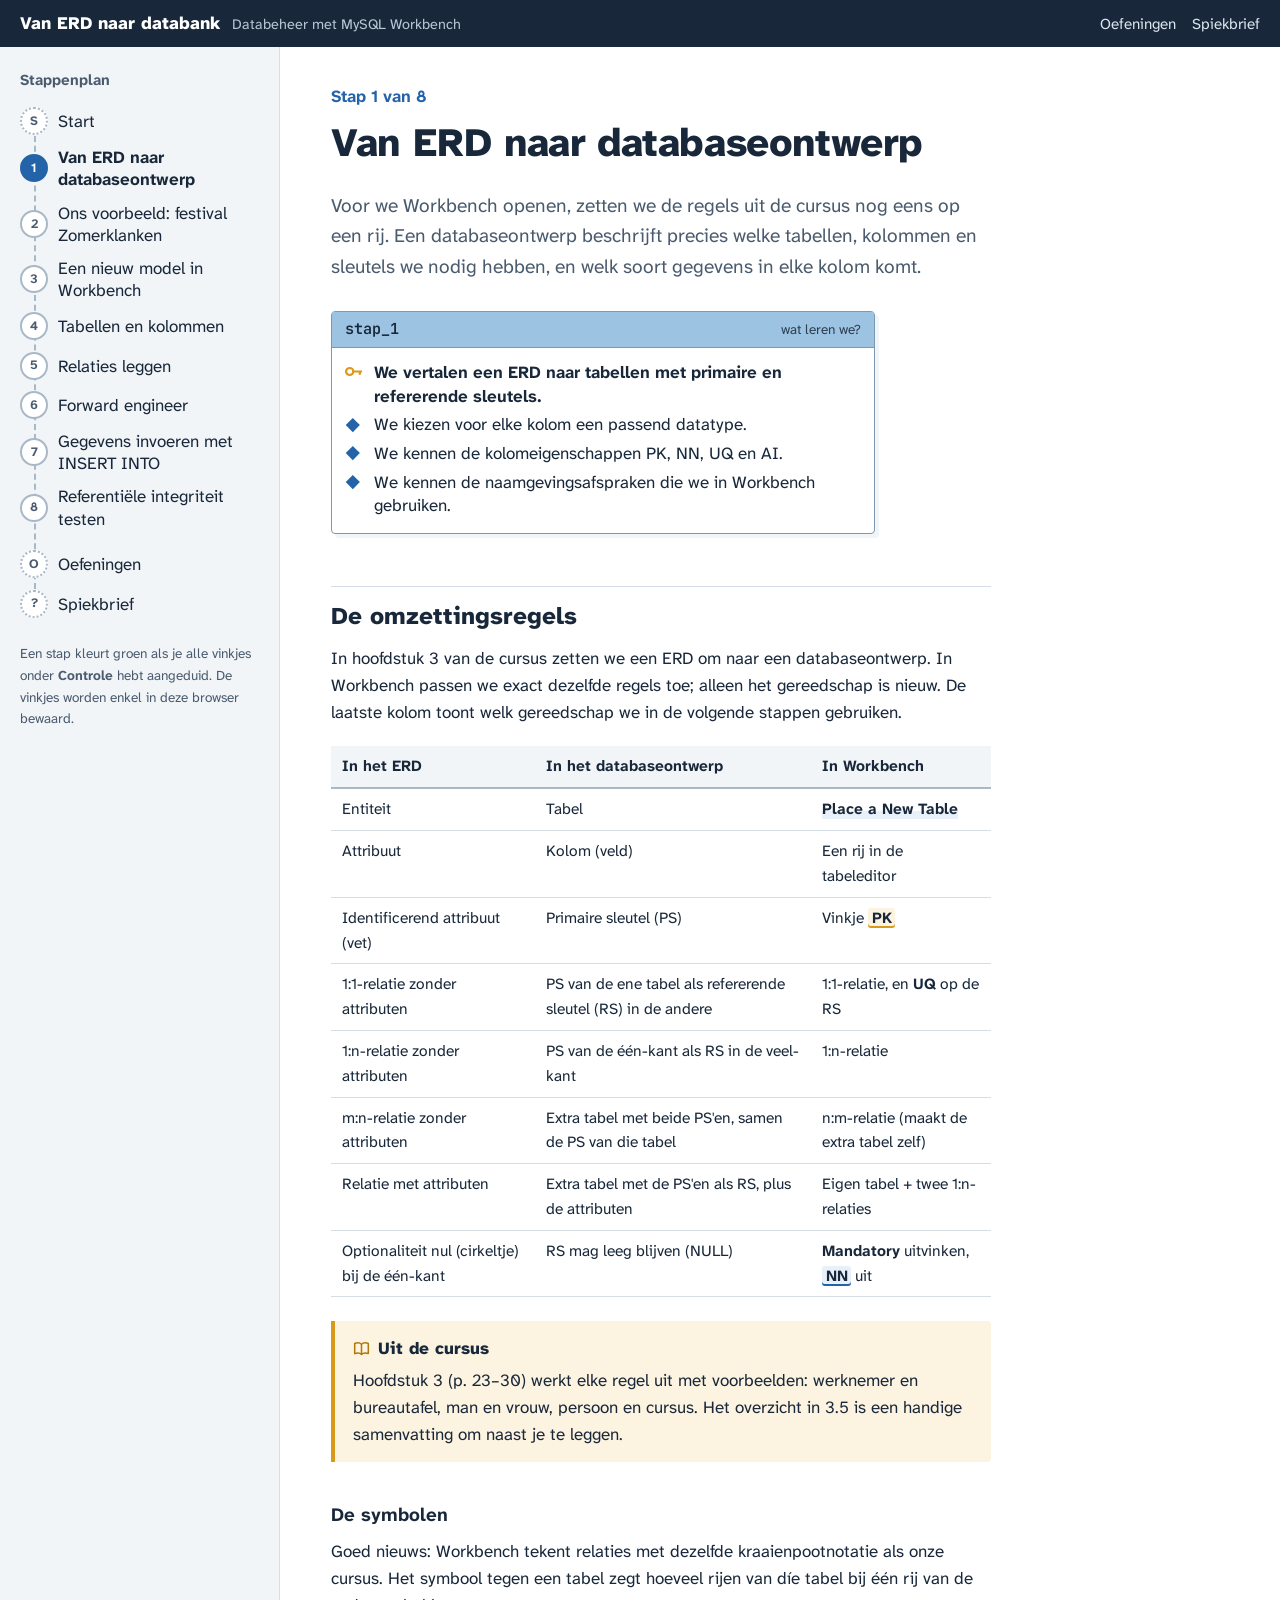
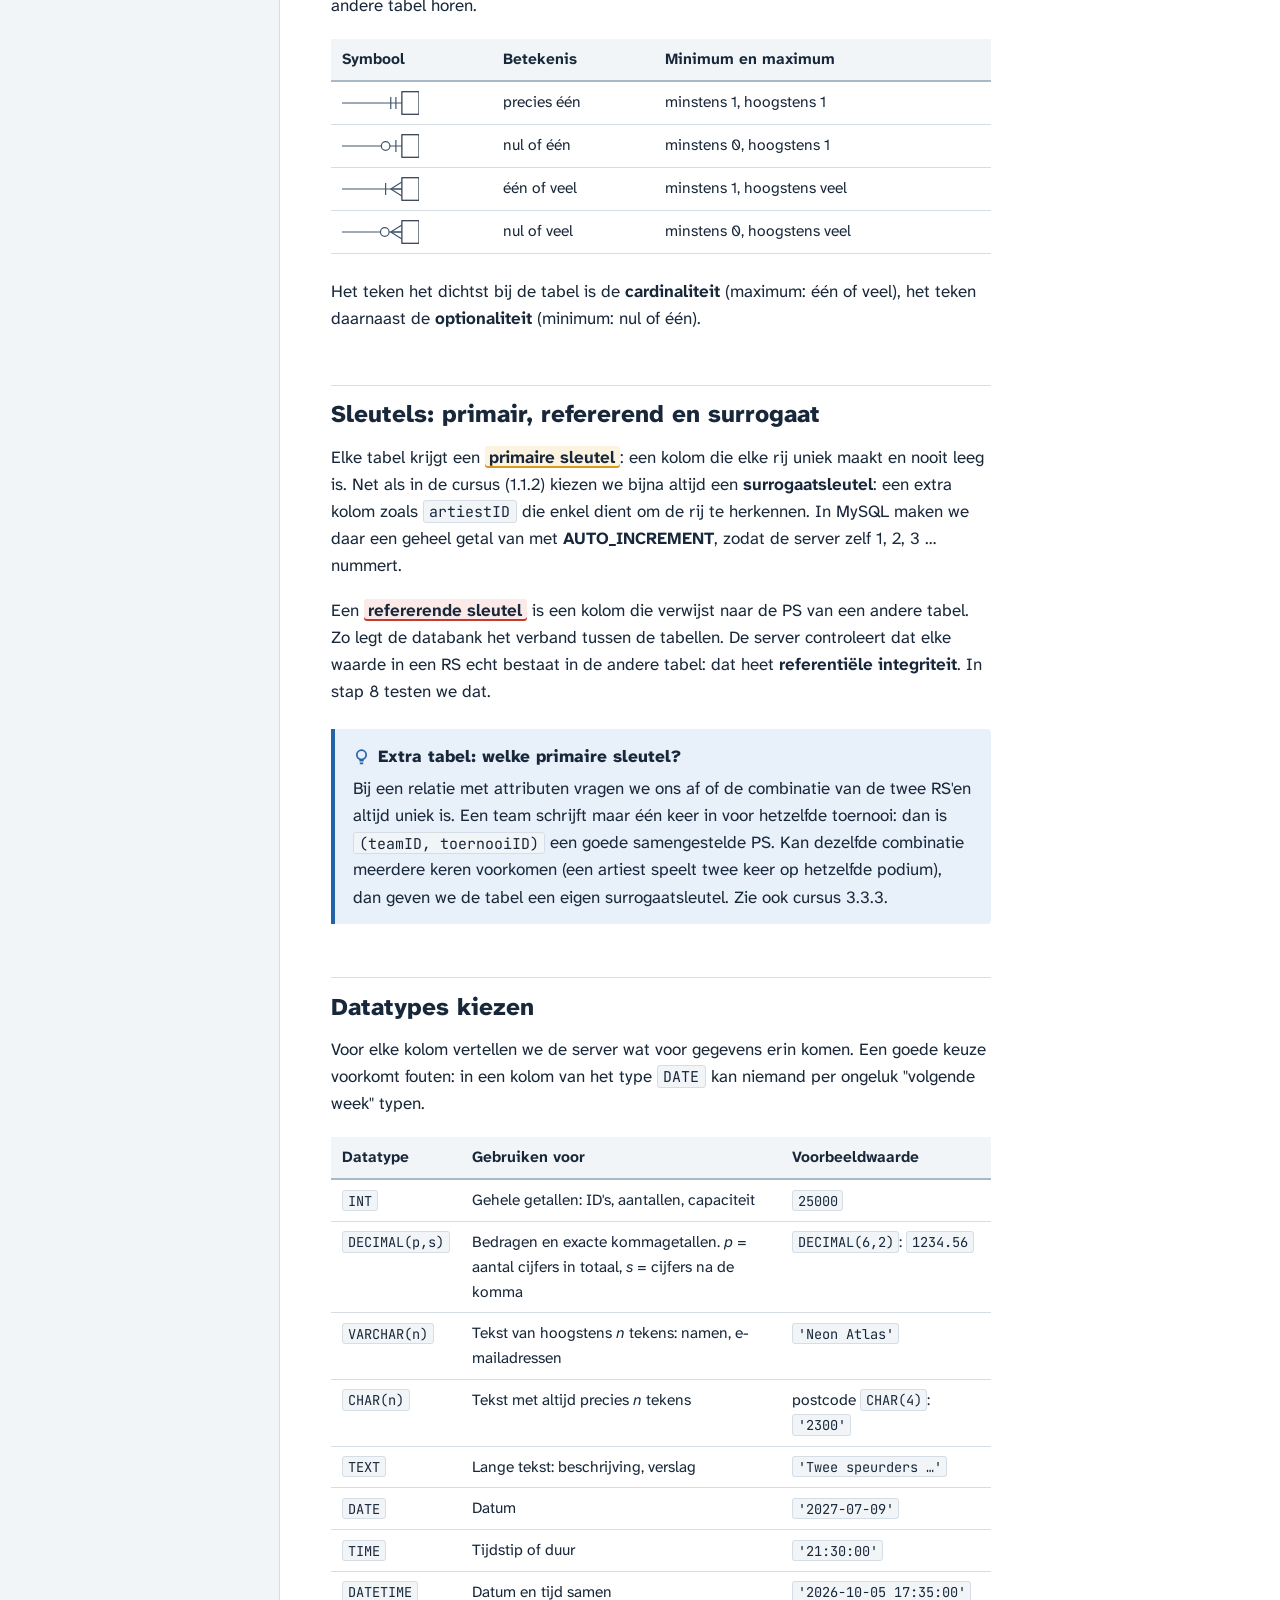
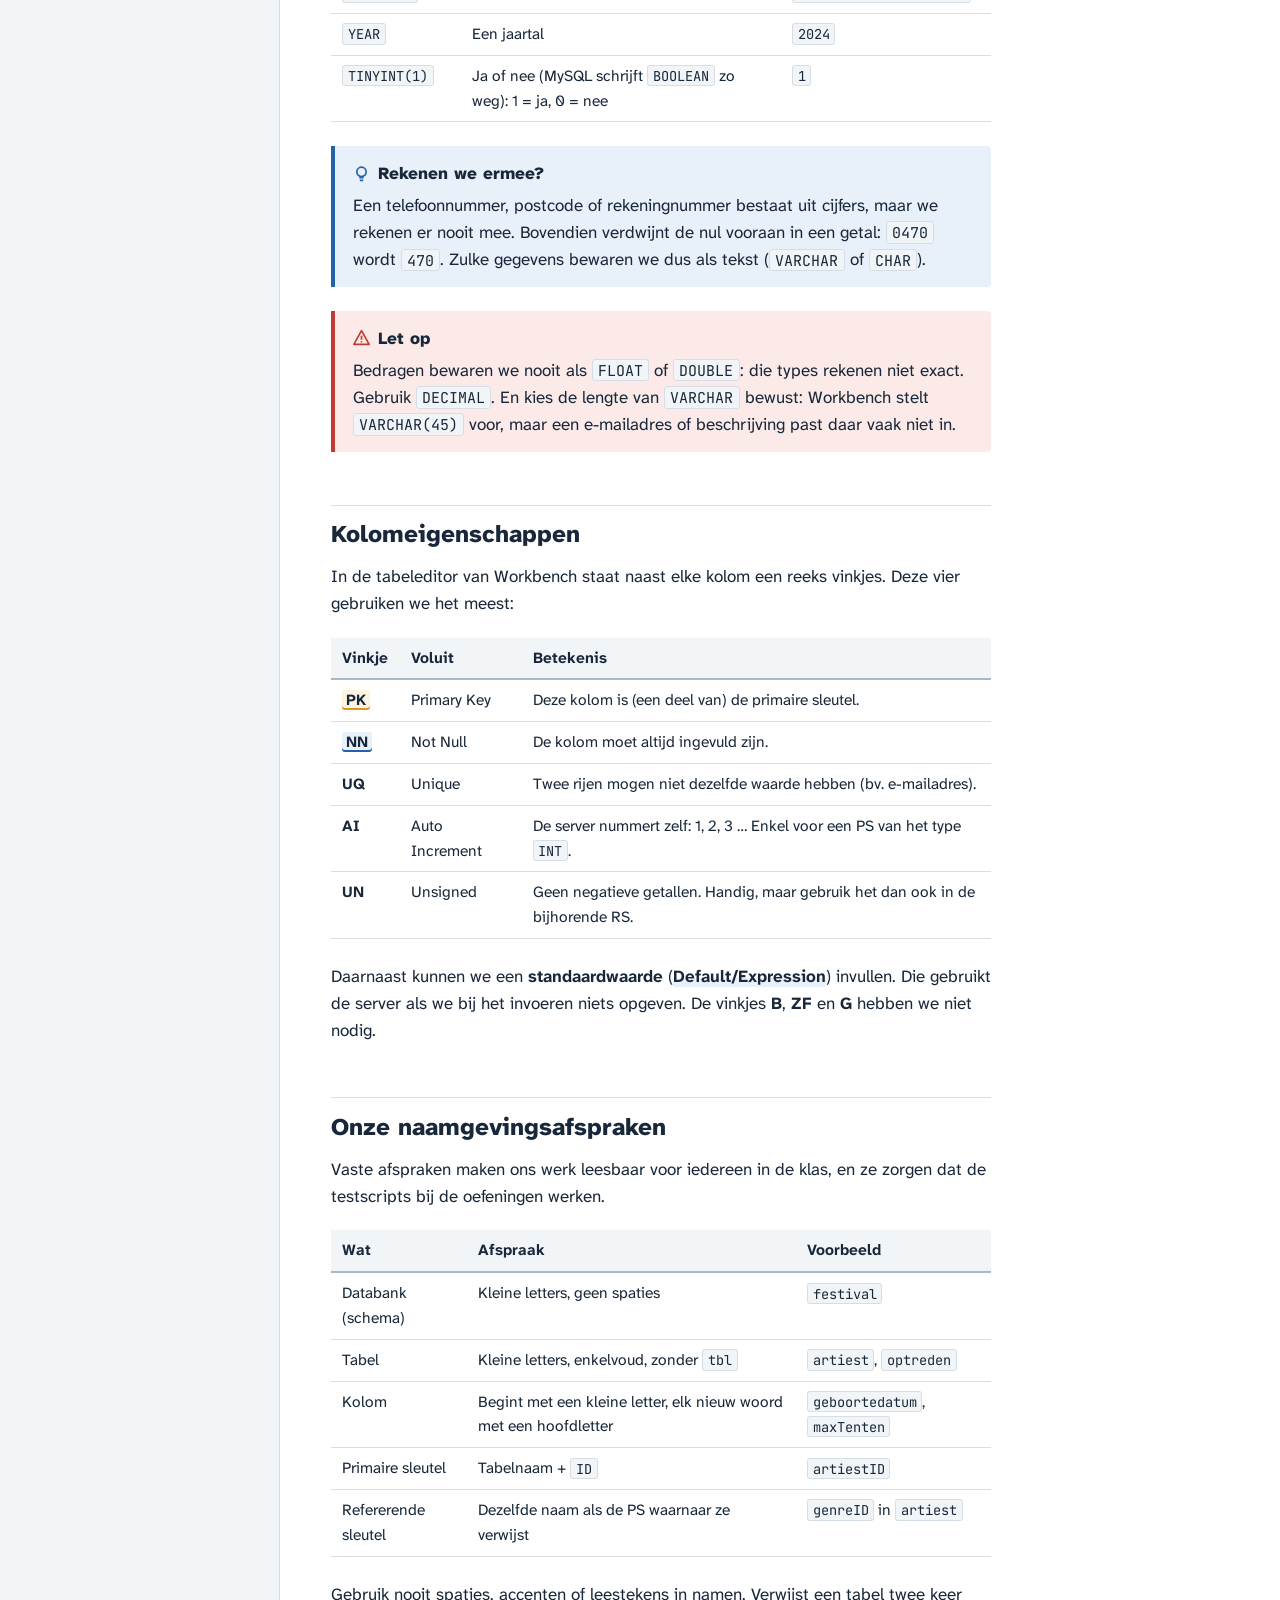
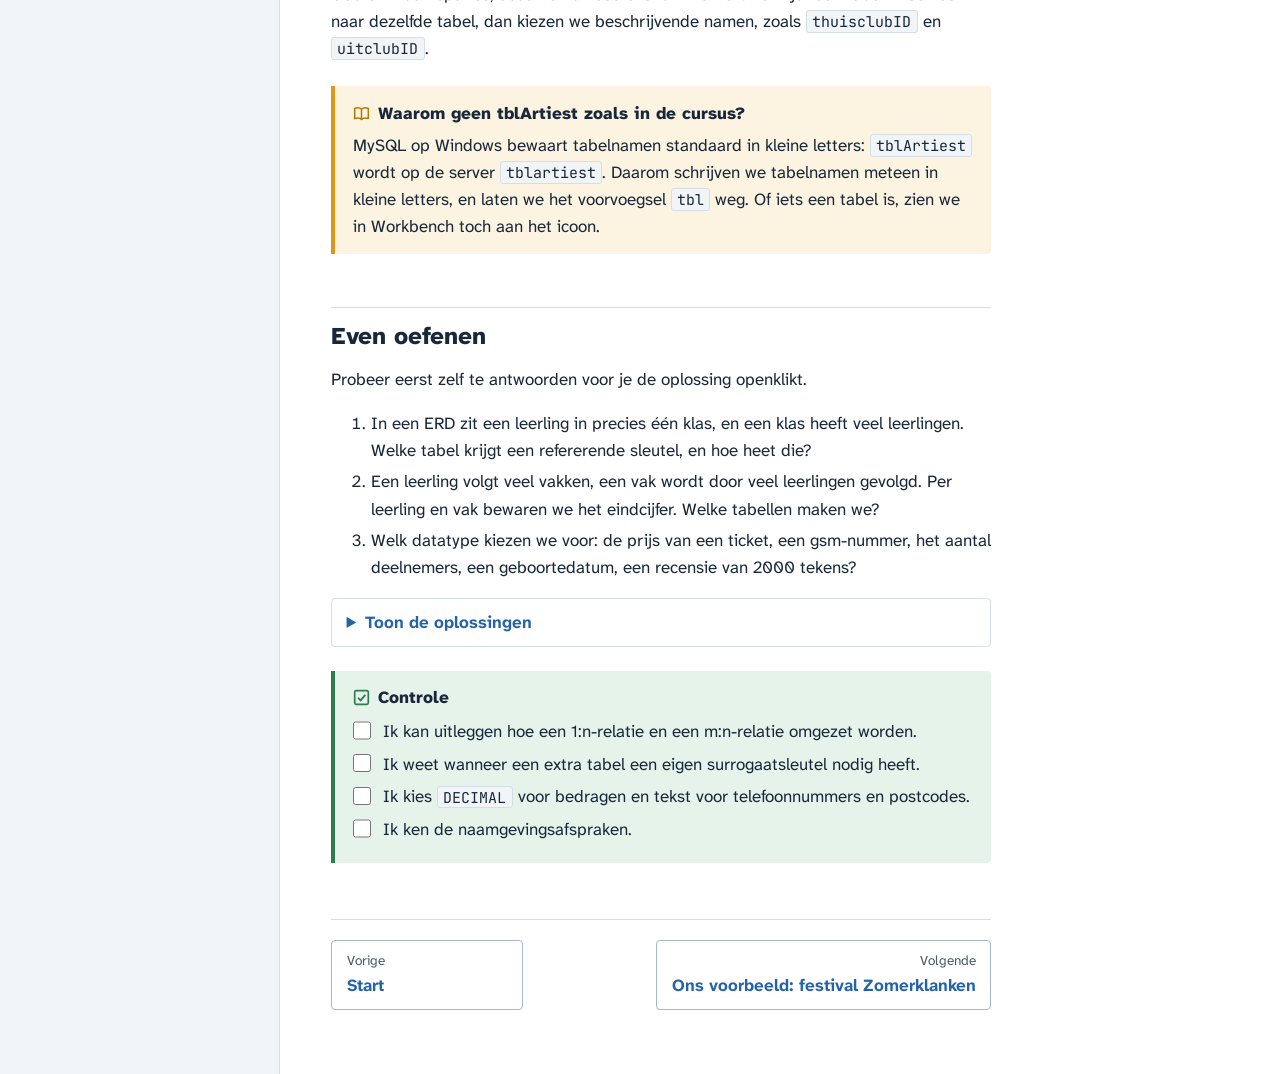
==== 1-erd-naar-ontwerp.html @ cf81688a "V01" ====
<!DOCTYPE html>
<html lang="nl">
<head>
<meta charset="utf-8">
<meta name="viewport" content="width=device-width, initial-scale=1">
<title>Stap 1: Van ERD naar databaseontwerp | Van ERD naar databank</title>
<link rel="icon" href="img/favicon.svg" type="image/svg+xml">
<link rel="stylesheet" href="css/style.css">
<script src="js/main.js" defer></script>
</head>
<body>
<a class="skip" href="#inhoud">Naar de inhoud</a>
<header class="topbar">
  <a class="brand" href="index.html"><span class="brand-title">Van ERD naar databank</span><span class="brand-sub">Databeheer met MySQL Workbench</span></a>
  <span class="spacer"></span>
  <a class="toplink" href="oefeningen.html">Oefeningen</a>
  <a class="toplink" href="spiekbrief.html">Spiekbrief</a>
  <button class="menu-toggle" type="button" aria-expanded="false" aria-controls="stappen">Stappen</button>
</header>

<div class="layout">
<nav class="sidebar" id="stappen" aria-label="Stappenplan"><noscript><p><a href="index.html">Naar het overzicht</a></p></noscript></nav>

<main id="inhoud">
<div class="content">

  <p class="step-no">Stap 1 van 8</p>
  <h1>Van ERD naar databaseontwerp</h1>
  <p class="lead">Voor we Workbench openen, zetten we de regels uit de cursus nog eens op een rij. Een databaseontwerp beschrijft precies welke tabellen, kolommen en sleutels we nodig hebben, en welk soort gegevens in elke kolom komt.</p>

  <figure class="goals" aria-label="Wat leren we in deze stap?">
    <div class="goals-head"><span class="tname">stap_1</span><span class="hint">wat leren we?</span></div>
    <ul>
      <li class="key">We vertalen een ERD naar tabellen met primaire en refererende sleutels.</li>
      <li>We kiezen voor elke kolom een passend datatype.</li>
      <li>We kennen de kolomeigenschappen PK, NN, UQ en AI.</li>
      <li>We kennen de naamgevingsafspraken die we in Workbench gebruiken.</li>
    </ul>
  </figure>

  <h2>De omzettingsregels</h2>
  <p>In hoofdstuk 3 van de cursus zetten we een ERD om naar een databaseontwerp. In Workbench passen we exact dezelfde regels toe; alleen het gereedschap is nieuw. De laatste kolom toont welk gereedschap we in de volgende stappen gebruiken.</p>

  <div class="table-wrap">
  <table>
    <thead><tr><th>In het ERD</th><th>In het databaseontwerp</th><th>In Workbench</th></tr></thead>
    <tbody>
      <tr><td>Entiteit</td><td>Tabel</td><td><span class="ui">Place a New Table</span></td></tr>
      <tr><td>Attribuut</td><td>Kolom (veld)</td><td>Een rij in de tabeleditor</td></tr>
      <tr><td>Identificerend attribuut (vet)</td><td>Primaire sleutel (PS)</td><td>Vinkje <span class="pk">PK</span></td></tr>
      <tr><td>1:1-relatie zonder attributen</td><td>PS van de ene tabel als refererende sleutel (RS) in de andere</td><td>1:1-relatie, en <b>UQ</b> op de RS</td></tr>
      <tr><td>1:n-relatie zonder attributen</td><td>PS van de één-kant als RS in de veel-kant</td><td>1:n-relatie</td></tr>
      <tr><td>m:n-relatie zonder attributen</td><td>Extra tabel met beide PS'en, samen de PS van die tabel</td><td>n:m-relatie (maakt de extra tabel zelf)</td></tr>
      <tr><td>Relatie met attributen</td><td>Extra tabel met de PS'en als RS, plus de attributen</td><td>Eigen tabel + twee 1:n-relaties</td></tr>
      <tr><td>Optionaliteit nul (cirkeltje) bij de één-kant</td><td>RS mag leeg blijven (NULL)</td><td><b>Mandatory</b> uitvinken, <span class="nn">NN</span> uit</td></tr>
    </tbody>
  </table>
  </div>

  <aside class="note course">
    <p class="note-title">Uit de cursus</p>
    <p>Hoofdstuk 3 (p. 23–30) werkt elke regel uit met voorbeelden: werknemer en bureautafel, man en vrouw, persoon en cursus. Het overzicht in 3.5 is een handige samenvatting om naast je te leggen.</p>
  </aside>

  <h3>De symbolen</h3>
  <p>Goed nieuws: Workbench tekent relaties met dezelfde kraaienpootnotatie als onze cursus. Het symbool tegen een tabel zegt hoeveel rijen van díe tabel bij één rij van de andere tabel horen.</p>
  <div class="table-wrap">
  <table>
    <thead><tr><th>Symbool</th><th>Betekenis</th><th>Minimum en maximum</th></tr></thead>
    <tbody>
      <tr><td><img class="sym" src="img/symbool-een.svg" alt="twee strepen"></td><td>precies één</td><td>minstens 1, hoogstens 1</td></tr>
      <tr><td><img class="sym" src="img/symbool-nul-een.svg" alt="cirkel en streep"></td><td>nul of één</td><td>minstens 0, hoogstens 1</td></tr>
      <tr><td><img class="sym" src="img/symbool-veel.svg" alt="streep en kraaienpoot"></td><td>één of veel</td><td>minstens 1, hoogstens veel</td></tr>
      <tr><td><img class="sym" src="img/symbool-nul-veel.svg" alt="cirkel en kraaienpoot"></td><td>nul of veel</td><td>minstens 0, hoogstens veel</td></tr>
    </tbody>
  </table>
  </div>
  <p>Het teken het dichtst bij de tabel is de <b>cardinaliteit</b> (maximum: één of veel), het teken daarnaast de <b>optionaliteit</b> (minimum: nul of één).</p>

  <h2>Sleutels: primair, refererend en surrogaat</h2>
  <p>Elke tabel krijgt een <span class="pk">primaire sleutel</span>: een kolom die elke rij uniek maakt en nooit leeg is. Net als in de cursus (1.1.2) kiezen we bijna altijd een <b>surrogaatsleutel</b>: een extra kolom zoals <code>artiestID</code> die enkel dient om de rij te herkennen. In MySQL maken we daar een geheel getal van met <b>AUTO_INCREMENT</b>, zodat de server zelf 1, 2, 3 … nummert.</p>
  <p>Een <span class="fk">refererende sleutel</span> is een kolom die verwijst naar de PS van een andere tabel. Zo legt de databank het verband tussen de tabellen. De server controleert dat elke waarde in een RS echt bestaat in de andere tabel: dat heet <b>referentiële integriteit</b>. In stap 8 testen we dat.</p>

  <aside class="note tip">
    <p class="note-title">Extra tabel: welke primaire sleutel?</p>
    <p>Bij een relatie met attributen vragen we ons af of de combinatie van de twee RS'en altijd uniek is. Een team schrijft maar één keer in voor hetzelfde toernooi: dan is <code>(teamID, toernooiID)</code> een goede samengestelde PS. Kan dezelfde combinatie meerdere keren voorkomen (een artiest speelt twee keer op hetzelfde podium), dan geven we de tabel een eigen surrogaatsleutel. Zie ook cursus 3.3.3.</p>
  </aside>

  <h2>Datatypes kiezen</h2>
  <p>Voor elke kolom vertellen we de server wat voor gegevens erin komen. Een goede keuze voorkomt fouten: in een kolom van het type <code>DATE</code> kan niemand per ongeluk "volgende week" typen.</p>
  <div class="table-wrap">
  <table>
    <thead><tr><th>Datatype</th><th>Gebruiken voor</th><th>Voorbeeldwaarde</th></tr></thead>
    <tbody>
      <tr><td><code>INT</code></td><td>Gehele getallen: ID's, aantallen, capaciteit</td><td><code>25000</code></td></tr>
      <tr><td><code>DECIMAL(p,s)</code></td><td>Bedragen en exacte kommagetallen. <i>p</i> = aantal cijfers in totaal, <i>s</i> = cijfers na de komma</td><td><code>DECIMAL(6,2)</code>: <code>1234.56</code></td></tr>
      <tr><td><code>VARCHAR(n)</code></td><td>Tekst van hoogstens <i>n</i> tekens: namen, e-mailadressen</td><td><code>'Neon Atlas'</code></td></tr>
      <tr><td><code>CHAR(n)</code></td><td>Tekst met altijd precies <i>n</i> tekens</td><td>postcode <code>CHAR(4)</code>: <code>'2300'</code></td></tr>
      <tr><td><code>TEXT</code></td><td>Lange tekst: beschrijving, verslag</td><td><code>'Twee speurders …'</code></td></tr>
      <tr><td><code>DATE</code></td><td>Datum</td><td><code>'2027-07-09'</code></td></tr>
      <tr><td><code>TIME</code></td><td>Tijdstip of duur</td><td><code>'21:30:00'</code></td></tr>
      <tr><td><code>DATETIME</code></td><td>Datum en tijd samen</td><td><code>'2026-10-05 17:35:00'</code></td></tr>
      <tr><td><code>YEAR</code></td><td>Een jaartal</td><td><code>2024</code></td></tr>
      <tr><td><code>TINYINT(1)</code></td><td>Ja of nee (MySQL schrijft <code>BOOLEAN</code> zo weg): 1 = ja, 0 = nee</td><td><code>1</code></td></tr>
    </tbody>
  </table>
  </div>

  <aside class="note tip">
    <p class="note-title">Rekenen we ermee?</p>
    <p>Een telefoonnummer, postcode of rekeningnummer bestaat uit cijfers, maar we rekenen er nooit mee. Bovendien verdwijnt de nul vooraan in een getal: <code>0470</code> wordt <code>470</code>. Zulke gegevens bewaren we dus als tekst (<code>VARCHAR</code> of <code>CHAR</code>).</p>
  </aside>
  <aside class="note warn">
    <p class="note-title">Let op</p>
    <p>Bedragen bewaren we nooit als <code>FLOAT</code> of <code>DOUBLE</code>: die types rekenen niet exact. Gebruik <code>DECIMAL</code>. En kies de lengte van <code>VARCHAR</code> bewust: Workbench stelt <code>VARCHAR(45)</code> voor, maar een e-mailadres of beschrijving past daar vaak niet in.</p>
  </aside>

  <h2>Kolomeigenschappen</h2>
  <p>In de tabeleditor van Workbench staat naast elke kolom een reeks vinkjes. Deze vier gebruiken we het meest:</p>
  <div class="table-wrap">
  <table>
    <thead><tr><th>Vinkje</th><th>Voluit</th><th>Betekenis</th></tr></thead>
    <tbody>
      <tr><td><span class="pk">PK</span></td><td>Primary Key</td><td>Deze kolom is (een deel van) de primaire sleutel.</td></tr>
      <tr><td><span class="nn">NN</span></td><td>Not Null</td><td>De kolom moet altijd ingevuld zijn.</td></tr>
      <tr><td><b>UQ</b></td><td>Unique</td><td>Twee rijen mogen niet dezelfde waarde hebben (bv. e-mailadres).</td></tr>
      <tr><td><b>AI</b></td><td>Auto Increment</td><td>De server nummert zelf: 1, 2, 3 … Enkel voor een PS van het type <code>INT</code>.</td></tr>
      <tr><td><b>UN</b></td><td>Unsigned</td><td>Geen negatieve getallen. Handig, maar gebruik het dan ook in de bijhorende RS.</td></tr>
    </tbody>
  </table>
  </div>
  <p>Daarnaast kunnen we een <b>standaardwaarde</b> (<span class="ui">Default/Expression</span>) invullen. Die gebruikt de server als we bij het invoeren niets opgeven. De vinkjes <b>B</b>, <b>ZF</b> en <b>G</b> hebben we niet nodig.</p>

  <h2>Onze naamgevingsafspraken</h2>
  <p>Vaste afspraken maken ons werk leesbaar voor iedereen in de klas, en ze zorgen dat de testscripts bij de oefeningen werken.</p>
  <div class="table-wrap">
  <table>
    <thead><tr><th>Wat</th><th>Afspraak</th><th>Voorbeeld</th></tr></thead>
    <tbody>
      <tr><td>Databank (schema)</td><td>Kleine letters, geen spaties</td><td><code>festival</code></td></tr>
      <tr><td>Tabel</td><td>Kleine letters, enkelvoud, zonder <code>tbl</code></td><td><code>artiest</code>, <code>optreden</code></td></tr>
      <tr><td>Kolom</td><td>Begint met een kleine letter, elk nieuw woord met een hoofdletter</td><td><code>geboortedatum</code>, <code>maxTenten</code></td></tr>
      <tr><td>Primaire sleutel</td><td>Tabelnaam + <code>ID</code></td><td><code>artiestID</code></td></tr>
      <tr><td>Refererende sleutel</td><td>Dezelfde naam als de PS waarnaar ze verwijst</td><td><code>genreID</code> in <code>artiest</code></td></tr>
    </tbody>
  </table>
  </div>
  <p>Gebruik nooit spaties, accenten of leestekens in namen. Verwijst een tabel twee keer naar dezelfde tabel, dan kiezen we beschrijvende namen, zoals <code>thuisclubID</code> en <code>uitclubID</code>.</p>

  <aside class="note course">
    <p class="note-title">Waarom geen tblArtiest zoals in de cursus?</p>
    <p>MySQL op Windows bewaart tabelnamen standaard in kleine letters: <code>tblArtiest</code> wordt op de server <code>tblartiest</code>. Daarom schrijven we tabelnamen meteen in kleine letters, en laten we het voorvoegsel <code>tbl</code> weg. Of iets een tabel is, zien we in Workbench toch aan het icoon.</p>
  </aside>

  <h2>Even oefenen</h2>
  <p>Probeer eerst zelf te antwoorden voor je de oplossing openklikt.</p>
  <ol>
    <li>In een ERD zit een leerling in precies één klas, en een klas heeft veel leerlingen. Welke tabel krijgt een refererende sleutel, en hoe heet die?</li>
    <li>Een leerling volgt veel vakken, een vak wordt door veel leerlingen gevolgd. Per leerling en vak bewaren we het eindcijfer. Welke tabellen maken we?</li>
    <li>Welk datatype kiezen we voor: de prijs van een ticket, een gsm-nummer, het aantal deelnemers, een geboortedatum, een recensie van 2000 tekens?</li>
  </ol>
  <details>
    <summary>Toon de oplossingen</summary>
    <div class="details-body">
      <ol>
        <li>De tabel aan de veel-kant: <code>leerling</code> krijgt de RS <code>klasID</code>.</li>
        <li>Drie tabellen: <code>leerling</code>, <code>vak</code> en een extra tabel, bijvoorbeeld <code>resultaat(leerlingID, vakID, eindcijfer)</code>. Een leerling heeft per vak één eindcijfer, dus <code>(leerlingID, vakID)</code> kan de samengestelde PS zijn.</li>
        <li><code>DECIMAL(6,2)</code>, <code>VARCHAR(20)</code>, <code>INT</code>, <code>DATE</code>, <code>TEXT</code>.</li>
      </ol>
    </div>
  </details>

  <aside class="note check">
    <p class="note-title">Controle</p>
    <ul class="checklist" data-key="stap1">
      <li><label><input type="checkbox"><span>Ik kan uitleggen hoe een 1:n-relatie en een m:n-relatie omgezet worden.</span></label></li>
      <li><label><input type="checkbox"><span>Ik weet wanneer een extra tabel een eigen surrogaatsleutel nodig heeft.</span></label></li>
      <li><label><input type="checkbox"><span>Ik kies <code>DECIMAL</code> voor bedragen en tekst voor telefoonnummers en postcodes.</span></label></li>
      <li><label><input type="checkbox"><span>Ik ken de naamgevingsafspraken.</span></label></li>
    </ul>
  </aside>

  <nav class="pager" data-auto aria-label="Vorige en volgende stap"></nav>
</div>
</main>
</div>
</body>
</html>
---- css/style.css ----
/* =========================================================
   Van ERD naar databank – stijlblad
   Kleuren volgen de iconen van MySQL Workbench:
   goud = primaire sleutel, rood = refererende sleutel,
   blauw = verplicht veld (NN).
   ========================================================= */

@font-face {
  font-family: "Atkinson Hyperlegible Next";
  src: url("../fonts/atkinson-hyperlegible-next-latin-400-normal.woff2") format("woff2");
  font-weight: 400; font-style: normal; font-display: swap;
}
@font-face {
  font-family: "Atkinson Hyperlegible Next";
  src: url("../fonts/atkinson-hyperlegible-next-latin-400-italic.woff2") format("woff2");
  font-weight: 400; font-style: italic; font-display: swap;
}
@font-face {
  font-family: "Atkinson Hyperlegible Next";
  src: url("../fonts/atkinson-hyperlegible-next-latin-700-normal.woff2") format("woff2");
  font-weight: 700; font-style: normal; font-display: swap;
}
@font-face {
  font-family: "Atkinson Hyperlegible Next";
  src: url("../fonts/atkinson-hyperlegible-next-latin-800-normal.woff2") format("woff2");
  font-weight: 800; font-style: normal; font-display: swap;
}
@font-face {
  font-family: "JetBrains Mono";
  src: url("../fonts/jetbrains-mono-latin-400-normal.woff2") format("woff2");
  font-weight: 400; font-style: normal; font-display: swap;
}
@font-face {
  font-family: "JetBrains Mono";
  src: url("../fonts/jetbrains-mono-latin-600-normal.woff2") format("woff2");
  font-weight: 600; font-style: normal; font-display: swap;
}

:root {
  --ink: #18283A;
  --ink-2: #4A5B6E;
  --paper: #FFFFFF;
  --ground: #F2F5F8;
  --rule: #D5DEE7;
  --rule-strong: #A9B8C7;
  --blue: #2563A8;
  --blue-soft: #E8F0FA;
  --gold: #D99A1B;
  --gold-soft: #FCF3E0;
  --red: #C23B32;
  --red-soft: #FBEAE8;
  --green: #2E7D4F;
  --green-soft: #E6F3EB;
  --table-head: #9DC3E2;

  --sans: "Atkinson Hyperlegible Next", "Segoe UI", system-ui, sans-serif;
  --mono: "JetBrains Mono", Consolas, "Cascadia Mono", monospace;

  --measure: 60ch;
  --sidebar: 17.5rem;
  --radius: 4px;
}

*, *::before, *::after { box-sizing: border-box; }

html { -webkit-text-size-adjust: 100%; scroll-padding-top: 4.5rem; }

body {
  margin: 0;
  font-family: var(--sans);
  font-size: 1.0625rem;
  line-height: 1.6;
  color: var(--ink);
  background: var(--paper);
}

img, svg { max-width: 100%; height: auto; }

a { color: var(--blue); text-underline-offset: 0.18em; }
a:hover { text-decoration-thickness: 2px; }

:focus-visible { outline: 3px solid var(--gold); outline-offset: 2px; border-radius: 2px; }

.skip {
  position: absolute; left: -999px; top: 0.5rem;
  background: var(--ink); color: #fff; padding: 0.5rem 1rem; z-index: 100;
}
.skip:focus { left: 0.5rem; }

/* ---------------------------------------------------- topbalk */
.topbar {
  position: sticky; top: 0; z-index: 20;
  display: flex; align-items: center; gap: 1rem;
  padding: 0.6rem 1.25rem;
  background: var(--ink); color: #fff;
}
.topbar .brand {
  display: flex; align-items: baseline; gap: 0.75rem;
  color: #fff; text-decoration: none; min-width: 0;
}
.brand-title { font-weight: 800; font-size: 1.1rem; white-space: nowrap; }
.brand-sub { color: #B9C7D6; font-size: 0.9rem; white-space: nowrap; overflow: hidden; text-overflow: ellipsis; }
.topbar .spacer { flex: 1; }
.topbar a.toplink { color: #DCE6F0; text-decoration: none; font-size: 0.95rem; white-space: nowrap; }
.topbar a.toplink:hover { color: #fff; text-decoration: underline; }
.menu-toggle {
  display: none;
  font: inherit; font-size: 0.95rem; color: var(--ink);
  background: #fff; border: 0; border-radius: var(--radius);
  padding: 0.3rem 0.8rem; cursor: pointer;
}

/* ---------------------------------------------------- lay-out */
.layout {
  display: grid;
  grid-template-columns: var(--sidebar) minmax(0, 1fr);
  min-height: calc(100vh - 3rem);
}

.sidebar {
  background: var(--ground);
  border-right: 1px solid var(--rule);
  padding: 1.5rem 1rem 2rem 1.25rem;
}
.sidebar-inner { position: sticky; top: 4.25rem; }
.sidebar h2 { font-size: 0.95rem; color: var(--ink-2); margin: 0 0 0.75rem; font-weight: 700; border: 0; padding: 0; }

/* stappenlijst als relatielijn */
.route { list-style: none; margin: 0; padding: 0; position: relative; }
.route::before {
  content: ""; position: absolute; left: 0.85rem; top: 0.9rem; bottom: 0.9rem;
  border-left: 2px dashed var(--rule-strong);
}
.route li { position: relative; margin: 0; }
.route a {
  display: grid; grid-template-columns: 1.75rem 1fr; gap: 0.6rem; align-items: center;
  padding: 0.35rem 0.4rem 0.35rem 0; color: var(--ink); text-decoration: none; line-height: 1.3;
  border-radius: var(--radius);
}
.route a:hover .route-label { text-decoration: underline; }
.route .node {
  width: 1.75rem; height: 1.75rem; border-radius: 50%;
  display: grid; place-items: center;
  background: #fff; border: 2px solid var(--rule-strong);
  font-size: 0.8rem; font-weight: 700; color: var(--ink-2);
  position: relative; z-index: 1;
}
.route .done .node { background: var(--green); border-color: var(--green); color: #fff; }
.route [aria-current="page"] .node { background: var(--blue); border-color: var(--blue); color: #fff; }
.route [aria-current="page"] .route-label { font-weight: 700; }
.route .extra .node { border-style: dotted; }
.route-sep { height: 0.6rem; }
.sidebar .progress-note { font-size: 0.85rem; color: var(--ink-2); margin: 1.25rem 0 0; }

main {
  padding: 2.25rem clamp(1.25rem, 4vw, 3.5rem) 4rem;
  min-width: 0;
}
.content { max-width: var(--measure); }
.content.wide { max-width: 72rem; }

/* ---------------------------------------------------- typografie */
h1, h2, h3, h4 { line-height: 1.2; margin: 2.2em 0 0.6em; }
h1 { font-size: clamp(1.9rem, 3.4vw, 2.5rem); font-weight: 800; letter-spacing: -0.01em; margin-top: 0.2em; }
h2 { font-size: 1.5rem; font-weight: 800; padding-top: 0.6em; border-top: 1px solid var(--rule); }
h3 { font-size: 1.18rem; font-weight: 700; }
h4 { font-size: 1.02rem; font-weight: 700; margin-top: 1.6em; }
p, ul, ol, dl { margin: 0 0 1em; }
li { margin: 0.25em 0; }
.lead { font-size: 1.2rem; color: var(--ink-2); max-width: 62ch; }
small, .small { font-size: 0.9rem; }
.muted { color: var(--ink-2); }

.step-no { margin: 0; color: var(--blue); font-weight: 700; }

/* inline elementen */
code, kbd, samp { font-family: var(--mono); font-size: 0.88em; }
:not(pre) > code {
  background: var(--ground); border: 1px solid var(--rule);
  padding: 0.05em 0.35em; border-radius: 3px; overflow-wrap: anywhere;
  -webkit-box-decoration-break: clone; box-decoration-break: clone;
}
kbd {
  display: inline-block; padding: 0.02em 0.4em; border: 1px solid var(--rule-strong);
  border-bottom-width: 2px; border-radius: 4px; background: #fff; font-size: 0.82em; line-height: 1.4;
}
/* knoppen, menu's en velden in Workbench */
.ui {
  font-weight: 700; color: var(--ink);
  background: linear-gradient(transparent 60%, var(--blue-soft) 60%);
}
.menu-path { white-space: nowrap; font-weight: 700; }
.menu-path .sep { color: var(--ink-2); font-weight: 400; padding: 0 0.15em; }

/* sleuteltermen met Workbench-kleur */
.pk, .fk, .nn { font-weight: 700; padding: 0 0.25em; border-radius: 3px; }
.pk { background: var(--gold-soft); box-shadow: inset 0 -2px 0 var(--gold); }
.fk { background: var(--red-soft); box-shadow: inset 0 -2px 0 var(--red); }
.nn { background: var(--blue-soft); box-shadow: inset 0 -2px 0 var(--blue); }

/* ---------------------------------------------------- leerdoelen als tabel uit een EER-diagram */
.goals {
  margin: 1.75rem 0 2rem; max-width: 34rem;
  border: 1px solid #7F98B2; border-radius: var(--radius); background: #fff;
  box-shadow: 4px 4px 0 var(--ground);
}
.goals-head {
  background: var(--table-head); border-bottom: 1px solid #7F98B2;
  padding: 0.35rem 0.8rem; display: flex; justify-content: space-between; align-items: baseline; gap: 1rem;
}
.goals-head .tname { font-family: var(--mono); font-weight: 600; font-size: 0.95rem; }
.goals-head .hint { font-size: 0.85rem; color: #2B3E52; }
.goals ul { list-style: none; margin: 0; padding: 0.5rem 0.8rem 0.6rem; }
.goals li { position: relative; padding-left: 1.8rem; margin: 0.3rem 0; line-height: 1.4; }
.goals li::before {
  content: ""; position: absolute; left: 0.2rem; top: 0.4rem; width: 0.6rem; height: 0.6rem;
  background: var(--blue); transform: rotate(45deg);
}
.goals li.key { font-weight: 700; }
.goals li.key::before {
  left: 0; top: 0.3rem; width: 1.1rem; height: 0.8rem; transform: none; background: none;
  background-image: url("data:image/svg+xml,%3Csvg xmlns='http://www.w3.org/2000/svg' viewBox='0 0 16 10'%3E%3Ccircle cx='4' cy='5' r='3.2' fill='none' stroke='%23D99A1B' stroke-width='2'/%3E%3Cpath d='M7 5h8M13 5v3' stroke='%23D99A1B' stroke-width='2' fill='none'/%3E%3C/svg%3E");
  background-repeat: no-repeat; background-size: contain;
}

/* ---------------------------------------------------- genummerde handelingen */
ol.steps { list-style: none; counter-reset: stap; padding: 0; margin: 1.25rem 0 1.5rem; }
ol.steps > li {
  counter-increment: stap; position: relative;
  padding: 0 0 1.1rem 2.75rem; margin: 0;
}
ol.steps > li::before {
  content: counter(stap);
  position: absolute; left: 0; top: 0.05rem;
  width: 1.85rem; height: 1.85rem; border-radius: 50%;
  display: grid; place-items: center;
  font-weight: 800; font-size: 0.95rem;
  color: var(--blue); background: #fff; border: 2px solid var(--blue);
}
ol.steps > li:not(:last-child)::after {
  content: ""; position: absolute; left: 0.88rem; top: 2.1rem; bottom: 0.2rem;
  border-left: 2px solid var(--blue-soft);
}
ol.steps > li > :last-child { margin-bottom: 0; }

/* ---------------------------------------------------- kaders */
.note {
  margin: 1.5rem 0; padding: 0.85rem 1.1rem 0.85rem 1.1rem;
  border-left: 4px solid var(--blue); background: var(--blue-soft);
  border-radius: 0 var(--radius) var(--radius) 0;
}
.note > :last-child { margin-bottom: 0; }
.note-title { font-weight: 800; margin: 0 0 0.3rem; display: flex; align-items: center; gap: 0.5rem; }
.note-title::before {
  content: ""; width: 1.1rem; height: 1.1rem; flex: none;
  background-repeat: no-repeat; background-size: contain;
}
.note.tip .note-title::before {
  background-image: url("data:image/svg+xml,%3Csvg xmlns='http://www.w3.org/2000/svg' viewBox='0 0 20 20'%3E%3Ccircle cx='10' cy='8' r='5.5' fill='none' stroke='%232563A8' stroke-width='2'/%3E%3Cpath d='M7.5 15h5M8 18h4' stroke='%232563A8' stroke-width='2'/%3E%3C/svg%3E");
}
.note.warn { border-color: var(--red); background: var(--red-soft); }
.note.warn .note-title::before {
  background-image: url("data:image/svg+xml,%3Csvg xmlns='http://www.w3.org/2000/svg' viewBox='0 0 20 20'%3E%3Cpath d='M10 2 19 18H1z' fill='none' stroke='%23C23B32' stroke-width='2' stroke-linejoin='round'/%3E%3Cpath d='M10 8v4.5M10 14.5v1.5' stroke='%23C23B32' stroke-width='2'/%3E%3C/svg%3E");
}
.note.course { border-color: var(--gold); background: var(--gold-soft); }
.note.course .note-title::before {
  background-image: url("data:image/svg+xml,%3Csvg xmlns='http://www.w3.org/2000/svg' viewBox='0 0 20 20'%3E%3Cpath d='M2 4c3-1 6-1 8 1 2-2 5-2 8-1v12c-3-1-6-1-8 1-2-2-5-2-8-1z M10 5v12' fill='none' stroke='%23B07A0A' stroke-width='1.8' stroke-linejoin='round'/%3E%3C/svg%3E");
}
.note.check { border-color: var(--green); background: var(--green-soft); }
.note.check .note-title::before {
  background-image: url("data:image/svg+xml,%3Csvg xmlns='http://www.w3.org/2000/svg' viewBox='0 0 20 20'%3E%3Crect x='2' y='2' width='16' height='16' rx='2' fill='none' stroke='%232E7D4F' stroke-width='2'/%3E%3Cpath d='M6 10.5 9 13.5 14.5 7' fill='none' stroke='%232E7D4F' stroke-width='2.2'/%3E%3C/svg%3E");
}

/* controlelijst met vinkjes (bewaard in de browser) */
.checklist { list-style: none; padding: 0; margin: 0.4rem 0 0; }
.checklist li { margin: 0.35rem 0; }
.checklist label { display: grid; grid-template-columns: 1.4rem 1fr; gap: 0.5rem; align-items: start; cursor: pointer; }
.checklist input { width: 1.15rem; height: 1.15rem; margin: 0.2rem 0 0; accent-color: var(--green); }
.checklist input:checked + span { color: var(--ink-2); }

/* ---------------------------------------------------- figuren */
figure { margin: 1.75rem 0; }
figcaption { font-size: 0.92rem; color: var(--ink-2); margin-top: 0.5rem; max-width: var(--measure); }
.diagram {
  overflow-x: auto; border: 1px solid var(--rule); border-radius: var(--radius);
  background: #fff; padding: 0.5rem;
}
.diagram img { display: block; width: 100%; min-width: 680px; max-width: none; height: auto; }
.diagram + figcaption { margin-top: 0.5rem; }
.bleed { max-width: 64rem; }

/* ---------------------------------------------------- tabellen */
.table-wrap { overflow-x: auto; margin: 1.25rem 0 1.5rem; }
table { border-collapse: collapse; width: 100%; font-size: 0.97rem; }
caption { text-align: left; font-weight: 700; padding-bottom: 0.4rem; }
th, td { text-align: left; vertical-align: top; padding: 0.5rem 0.7rem; border-bottom: 1px solid var(--rule); }
thead th { background: var(--ground); border-bottom: 2px solid var(--rule-strong); font-weight: 700; }
td code { white-space: nowrap; }

/* ontwerp van een tabel (kolommen + vlaggen) */
.design caption code { font-size: 1rem; }
.design td:nth-child(n+3) { white-space: nowrap; }

/* ---------------------------------------------------- codeblokken (zoals de SQL-editor van Workbench) */
.code {
  margin: 1.25rem 0 1.5rem; border: 1px solid var(--rule-strong); border-radius: var(--radius);
  background: #fff; overflow: hidden;
}
.code-bar {
  display: flex; align-items: center; justify-content: space-between; gap: 1rem;
  background: var(--ground); border-bottom: 1px solid var(--rule); padding: 0.25rem 0.4rem 0.25rem 0.8rem;
  font-size: 0.85rem; color: var(--ink-2);
}
.code-bar .fname { font-family: var(--mono); color: var(--ink); }
.code-bar button, .code-bar a.dl {
  font: inherit; font-size: 0.85rem; color: var(--blue); background: #fff;
  border: 1px solid var(--rule-strong); border-radius: 3px; padding: 0.15rem 0.6rem; cursor: pointer; text-decoration: none;
}
.code-bar button:hover, .code-bar a.dl:hover { border-color: var(--blue); }
.code-bar .actions { display: flex; gap: 0.35rem; }
pre {
  margin: 0; overflow-x: auto; font-family: var(--mono); font-size: 0.86rem; line-height: 1.55;
  counter-reset: line; padding: 0.6rem 0;
}
pre code { display: block; }
pre .ln { display: block; padding: 0 1rem 0 0; white-space: pre; }
pre .ln::before {
  counter-increment: line; content: counter(line);
  display: inline-block; width: 2.6rem; padding-right: 0.8rem; margin-right: 0.8rem;
  text-align: right; color: #97A6B5; border-right: 1px solid var(--rule); user-select: none;
}
.tok-kw { color: #1D4E9E; font-weight: 600; }
.tok-type { color: #7A3FB0; }
.tok-str { color: #2E7D4F; }
.tok-num { color: #B4560A; }
.tok-com { color: #6B7B8C; font-style: italic; }
.tok-id { color: #8A2F28; }
.tok-fn { color: #0E6E78; }

/* ---------------------------------------------------- schematische Workbench-schermen */
.wb {
  margin: 1.5rem 0; border: 1px solid #B9C4CF; border-radius: 6px; background: #F7F8FA;
  font-family: "Segoe UI", var(--sans); font-size: 0.9rem; overflow: hidden; max-width: 46rem;
}
.wb-title {
  background: #E4E8ED; border-bottom: 1px solid #C8D1DA; padding: 0.3rem 0.75rem;
  font-size: 0.82rem; color: #3B4B5C; display: flex; justify-content: space-between;
}
.wb-title .tag { color: #6A7A8B; }
.wb-body { padding: 0.75rem; overflow-x: auto; }
.wb-row { display: flex; gap: 0.75rem; align-items: center; flex-wrap: wrap; margin: 0.35rem 0; }
.wb-field {
  display: inline-block; min-width: 9rem; background: #fff; border: 1px solid #AEB9C5;
  padding: 0.1rem 0.45rem; font-family: var(--mono); font-size: 0.85rem;
}
.wb-btn {
  display: inline-block; background: #fff; border: 1px solid #9FAAB6; border-radius: 3px;
  padding: 0.15rem 0.7rem; font-size: 0.85rem;
}
.wb-btn.primary { border-color: var(--blue); }
.wb-section { font-weight: 700; color: #33475B; margin: 0.6rem 0 0.3rem; border-bottom: 1px solid #D3DAE2; }
.wb-icon {
  display: inline-grid; place-items: center; width: 4.5rem; height: 3.3rem; background: #fff;
  border: 1px solid #C2CCD6; border-radius: 4px; font-size: 0.75rem; text-align: center; line-height: 1.2; padding: 0.2rem;
}
.wb-icon.hl { border: 2px solid var(--gold); background: var(--gold-soft); }
.wb-grid { border-collapse: collapse; width: auto; font-size: 0.82rem; background: #fff; }
.wb-grid th, .wb-grid td { border: 1px solid #D0D8E0; padding: 0.15rem 0.45rem; text-align: center; white-space: nowrap; }
.wb-grid th { background: #EEF1F4; font-weight: 600; }
.wb-grid td:first-child, .wb-grid th:first-child, .wb-grid td:nth-child(2), .wb-grid th:nth-child(2) { text-align: left; }
.wb-grid td.name { font-family: var(--mono); }
.wb-grid tr.new td { color: #8C99A6; font-style: italic; }
.cb {
  display: inline-block; width: 0.85rem; height: 0.85rem; border: 1px solid #8A97A4; background: #fff;
  vertical-align: -0.1rem; border-radius: 2px; position: relative;
}
.cb.on { background: var(--blue); border-color: var(--blue); }
.cb.on::after {
  content: ""; position: absolute; left: 0.24rem; top: 0.05rem; width: 0.25rem; height: 0.5rem;
  border: solid #fff; border-width: 0 2px 2px 0; transform: rotate(45deg);
}
.cb.hl { outline: 2px solid var(--gold); outline-offset: 1px; }
.radio { display: inline-block; width: 0.8rem; height: 0.8rem; border-radius: 50%; border: 1px solid #8A97A4; background: #fff; vertical-align: -0.08rem; }
.radio.on { background: radial-gradient(var(--blue) 45%, #fff 50%); border-color: var(--blue); }
.wb-cols { display: grid; grid-template-columns: repeat(auto-fit, minmax(13rem, 1fr)); gap: 0.75rem; }
.wb-box { background: #fff; border: 1px solid #C8D1DA; border-radius: 4px; padding: 0.5rem 0.65rem; min-width: 0; overflow-x: auto; }
.wb-out td.ok::before { content: "✔"; color: var(--green); font-weight: 700; }
.wb-out td.err::before { content: "✖"; color: var(--red); font-weight: 700; }
.wb-out td { text-align: left !important; white-space: normal !important; }
.wb-out td.ok, .wb-out td.err { text-align: center !important; }
.callout-num {
  display: inline-grid; place-items: center; width: 1.25rem; height: 1.25rem; border-radius: 50%;
  background: var(--gold); color: #fff; font-size: 0.75rem; font-weight: 800; vertical-align: 0.05rem;
}

/* wizard-stappen */
.wizard { list-style: none; padding: 0; margin: 1.25rem 0; display: flex; flex-wrap: wrap; gap: 0.4rem; counter-reset: wz; }
.wizard li {
  counter-increment: wz; margin: 0; padding: 0.35rem 0.8rem 0.35rem 0.5rem; background: var(--ground);
  border: 1px solid var(--rule); border-radius: 999px; font-size: 0.92rem; display: flex; gap: 0.45rem; align-items: center;
}
.wizard li::before {
  content: counter(wz); width: 1.4rem; height: 1.4rem; border-radius: 50%; display: grid; place-items: center;
  background: var(--blue); color: #fff; font-weight: 800; font-size: 0.8rem;
}

/* ---------------------------------------------------- startpagina */
.route-hero { margin: 2rem 0 2.5rem; display: grid; grid-template-columns: repeat(3, minmax(0, 1fr)); gap: 0; max-width: 72rem; }
.phase { padding: 0 1.25rem 0 0; position: relative; }
.phase + .phase { padding-left: 1.25rem; border-left: 2px dashed var(--rule-strong); }
.phase h2 { border: 0; padding: 0; margin: 0.4rem 0 0.4rem; font-size: 1.15rem; }
.phase p { font-size: 0.95rem; color: var(--ink-2); margin: 0 0 0.75rem; }
.phase .art { background: #fff; border: 1px solid var(--rule); border-radius: var(--radius); padding: 0.4rem; min-height: 9.7rem; display: grid; place-items: center; }
.phase .art img { display: block; }
.phase .tag { font-weight: 800; color: var(--blue); }
.result-grid { border-collapse: collapse; font-family: "Segoe UI", var(--sans); font-size: 0.8rem; width: 100%; }
.result-grid th, .result-grid td { border: 1px solid #D0D8E0; padding: 0.15rem 0.4rem; white-space: nowrap; text-align: left; }
.result-grid th { background: #EEF1F4; font-weight: 600; }

.overview { list-style: none; padding: 0; margin: 1.25rem 0; display: grid; gap: 0; }
.overview li { margin: 0; border-top: 1px solid var(--rule); }
.overview li:last-child { border-bottom: 1px solid var(--rule); }
.overview a {
  display: grid; grid-template-columns: 3rem 1fr; gap: 0.75rem; padding: 0.75rem 0.25rem;
  text-decoration: none; color: var(--ink);
}
.overview a:hover { background: var(--ground); }
.overview .nr { font-weight: 800; font-size: 1.4rem; color: var(--blue); line-height: 1.2; }
.overview .t { font-weight: 700; display: block; }
.overview .d { color: var(--ink-2); font-size: 0.95rem; }

/* ---------------------------------------------------- oefeningen */
.exercise { border-top: 3px solid var(--ink); margin-top: 3rem; padding-top: 0.25rem; }
.exercise h2 { border: 0; padding-top: 0; margin-top: 0.6rem; }
.level { display: inline-flex; gap: 0.2rem; vertical-align: middle; margin-left: 0.5rem; }
.level i { width: 0.65rem; height: 0.65rem; background: var(--rule-strong); transform: rotate(45deg); display: inline-block; }
.level i.on { background: var(--blue); }
.meta-list { display: flex; flex-wrap: wrap; gap: 0.5rem 1.5rem; padding: 0; list-style: none; color: var(--ink-2); font-size: 0.95rem; }
.meta-list li { margin: 0; }

details {
  margin: 1rem 0; border: 1px solid var(--rule); border-radius: var(--radius); background: #fff;
}
details > summary {
  cursor: pointer; padding: 0.6rem 0.9rem; font-weight: 700; color: var(--blue); list-style-position: inside;
}
details[open] > summary { border-bottom: 1px solid var(--rule); }
details > .details-body { padding: 0.8rem 1rem 0.2rem; }

/* ---------------------------------------------------- vorige / volgende */
.pager {
  display: flex; justify-content: space-between; gap: 1rem; flex-wrap: wrap;
  margin-top: 3.5rem; padding-top: 1.25rem; border-top: 1px solid var(--rule); max-width: var(--measure);
}
.pager a {
  display: block; text-decoration: none; padding: 0.6rem 0.9rem; border: 1px solid var(--rule-strong);
  border-radius: var(--radius); min-width: 12rem; color: var(--ink);
}
.pager a:hover { border-color: var(--blue); background: var(--blue-soft); }
.pager .dir { display: block; font-size: 0.85rem; color: var(--ink-2); }
.pager .ttl { font-weight: 700; color: var(--blue); }
.pager .next { text-align: right; margin-left: auto; }

.site-foot { margin-top: 3rem; font-size: 0.85rem; color: var(--ink-2); max-width: var(--measure); }

/* ---------------------------------------------------- smal scherm (bv. naast Workbench) */
@media (max-width: 62rem) {
  .layout { grid-template-columns: minmax(0, 1fr); }
  .sidebar {
    display: none; position: fixed; inset: 3rem 0 0 0; z-index: 15; overflow-y: auto;
    border-right: 0; border-bottom: 1px solid var(--rule);
  }
  body.nav-open .sidebar { display: block; }
  .sidebar-inner { position: static; max-width: 26rem; }
  .menu-toggle { display: inline-block; }
  .brand-sub { display: none; }
  .route-hero { grid-template-columns: minmax(0, 1fr); gap: 1.5rem; }
  .phase + .phase { padding-left: 0; border-left: 0; border-top: 2px dashed var(--rule-strong); padding-top: 1.25rem; }
  .phase { padding-right: 0; }
}
@media (max-width: 30rem) {
  body { font-size: 1rem; }
  .topbar a.toplink { display: none; }
  ol.steps > li { padding-left: 2.4rem; }
}

@media (prefers-reduced-motion: reduce) {
  * { scroll-behavior: auto !important; transition: none !important; }
}

@media print {
  .topbar, .sidebar, .pager, .code-bar button, .menu-toggle { display: none !important; }
  .layout { display: block; }
  main { padding: 0; }
  details { border: 0; }
  details:not([open]) > .details-body { display: block; }
}

/* ---------------------------------------------------- kleine Workbench-iconen in de tekst */
.sr-only { position: absolute; width: 1px; height: 1px; overflow: hidden; clip: rect(0 0 0 0); white-space: nowrap; }
.ico { display: inline-block; width: 1rem; height: 0.9rem; vertical-align: -0.1rem; background-repeat: no-repeat; background-position: center; background-size: contain; }
.ico-pk { background-image: url("data:image/svg+xml,%3Csvg xmlns='http://www.w3.org/2000/svg' viewBox='0 0 16 10'%3E%3Ccircle cx='4' cy='5' r='3.2' fill='none' stroke='%23D99A1B' stroke-width='2'/%3E%3Cpath d='M7 5h8M13 5v3' stroke='%23D99A1B' stroke-width='2' fill='none'/%3E%3C/svg%3E"); }
.ico-pfk { background-image: url("data:image/svg+xml,%3Csvg xmlns='http://www.w3.org/2000/svg' viewBox='0 0 16 10'%3E%3Ccircle cx='4' cy='5' r='3.2' fill='none' stroke='%23C23B32' stroke-width='2'/%3E%3Cpath d='M7 5h8M13 5v3' stroke='%23C23B32' stroke-width='2' fill='none'/%3E%3C/svg%3E"); }
.ico-nn { background-image: url("data:image/svg+xml,%3Csvg xmlns='http://www.w3.org/2000/svg' viewBox='0 0 12 12'%3E%3Cpath d='M6 1 11 6 6 11 1 6z' fill='%232563A8' stroke='%232563A8'/%3E%3C/svg%3E"); }
.ico-null { background-image: url("data:image/svg+xml,%3Csvg xmlns='http://www.w3.org/2000/svg' viewBox='0 0 12 12'%3E%3Cpath d='M6 1 11 6 6 11 1 6z' fill='%23fff' stroke='%232563A8' stroke-width='1.3'/%3E%3C/svg%3E"); }
.ico-fk { background-image: url("data:image/svg+xml,%3Csvg xmlns='http://www.w3.org/2000/svg' viewBox='0 0 12 12'%3E%3Cpath d='M6 1 11 6 6 11 1 6z' fill='%23C23B32' stroke='%23C23B32'/%3E%3C/svg%3E"); }
.ico-fknull { background-image: url("data:image/svg+xml,%3Csvg xmlns='http://www.w3.org/2000/svg' viewBox='0 0 12 12'%3E%3Cpath d='M6 1 11 6 6 11 1 6z' fill='%23fff' stroke='%23C23B32' stroke-width='1.3'/%3E%3C/svg%3E"); }
.sym { height: 1.6rem; width: auto; vertical-align: middle; }

/* relationeel schema in cursusnotatie */
.schema { list-style: none; padding: 0; margin: 1rem 0 1.5rem; font-family: var(--mono); font-size: 0.92rem; }
.schema li { margin: 0.3rem 0; }
.schema .pk, .schema .fk { font-weight: 600; }
.yes { color: var(--blue); font-weight: 800; }
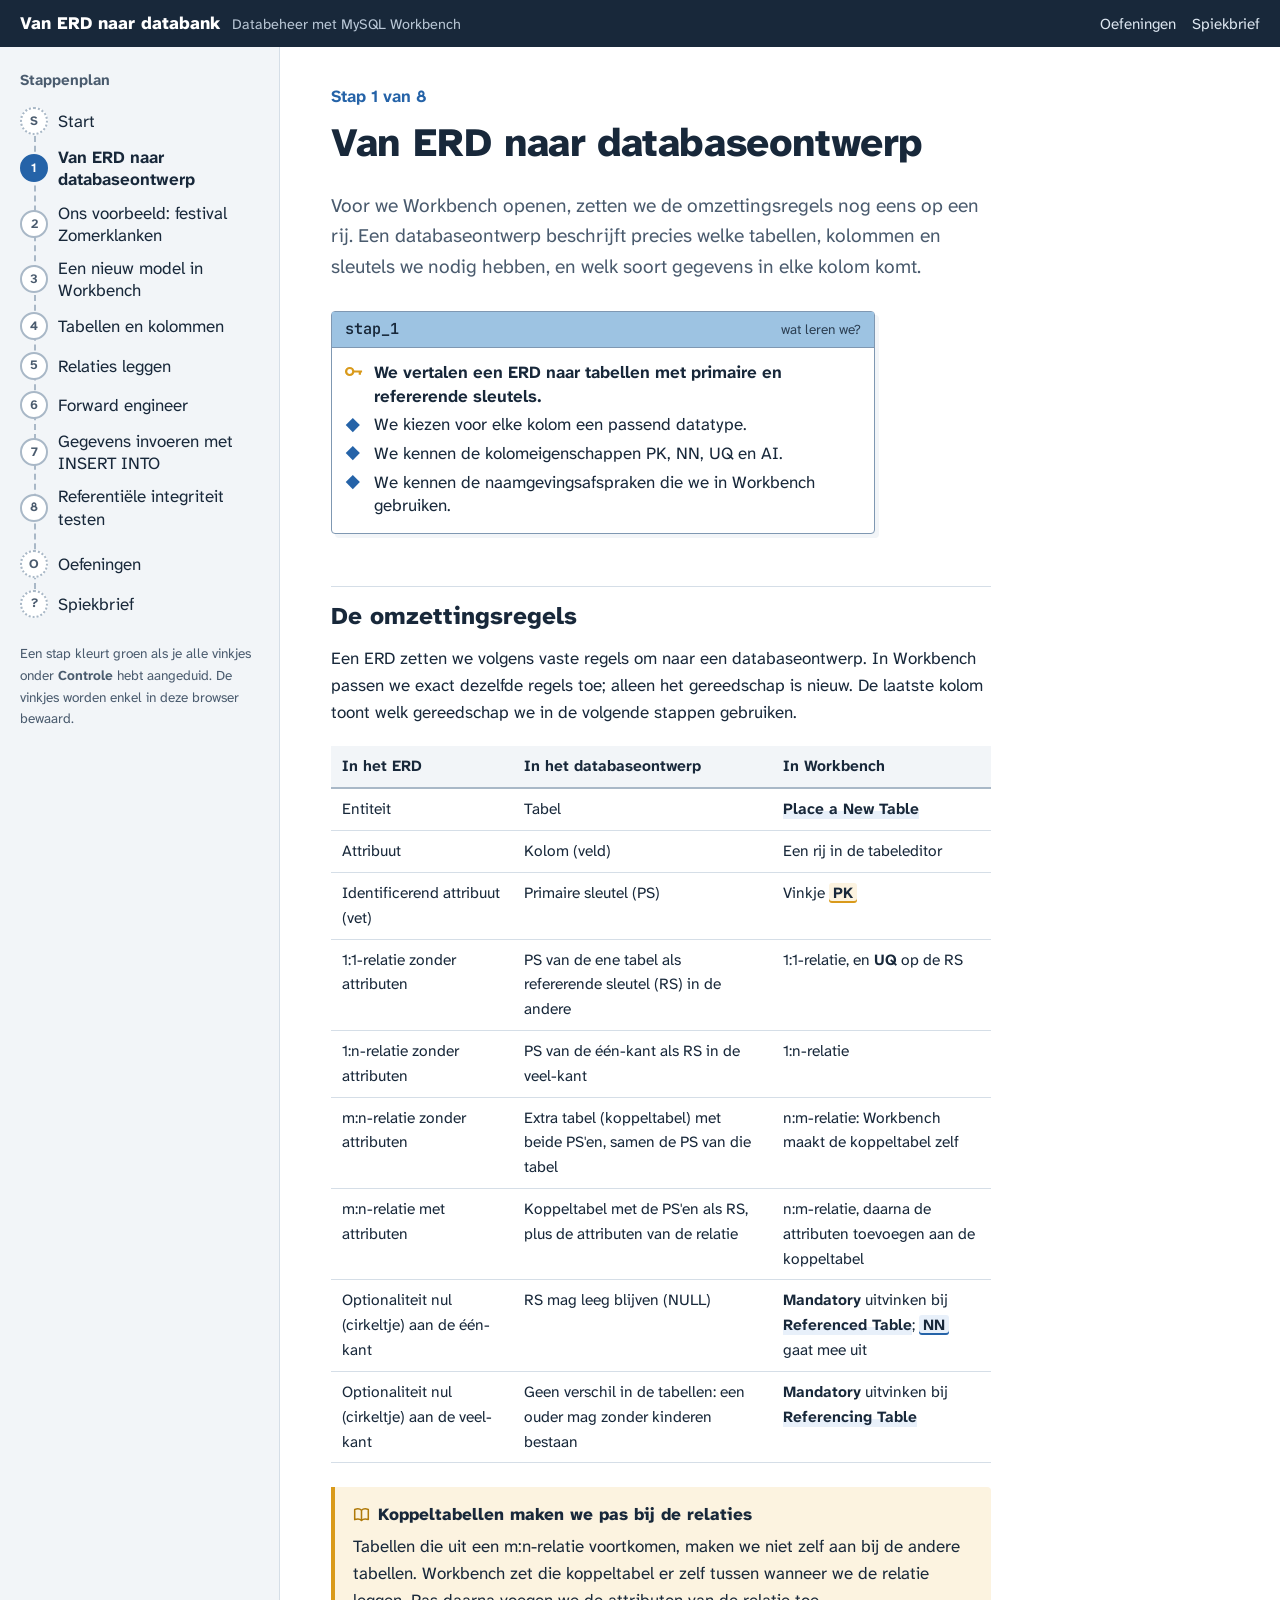
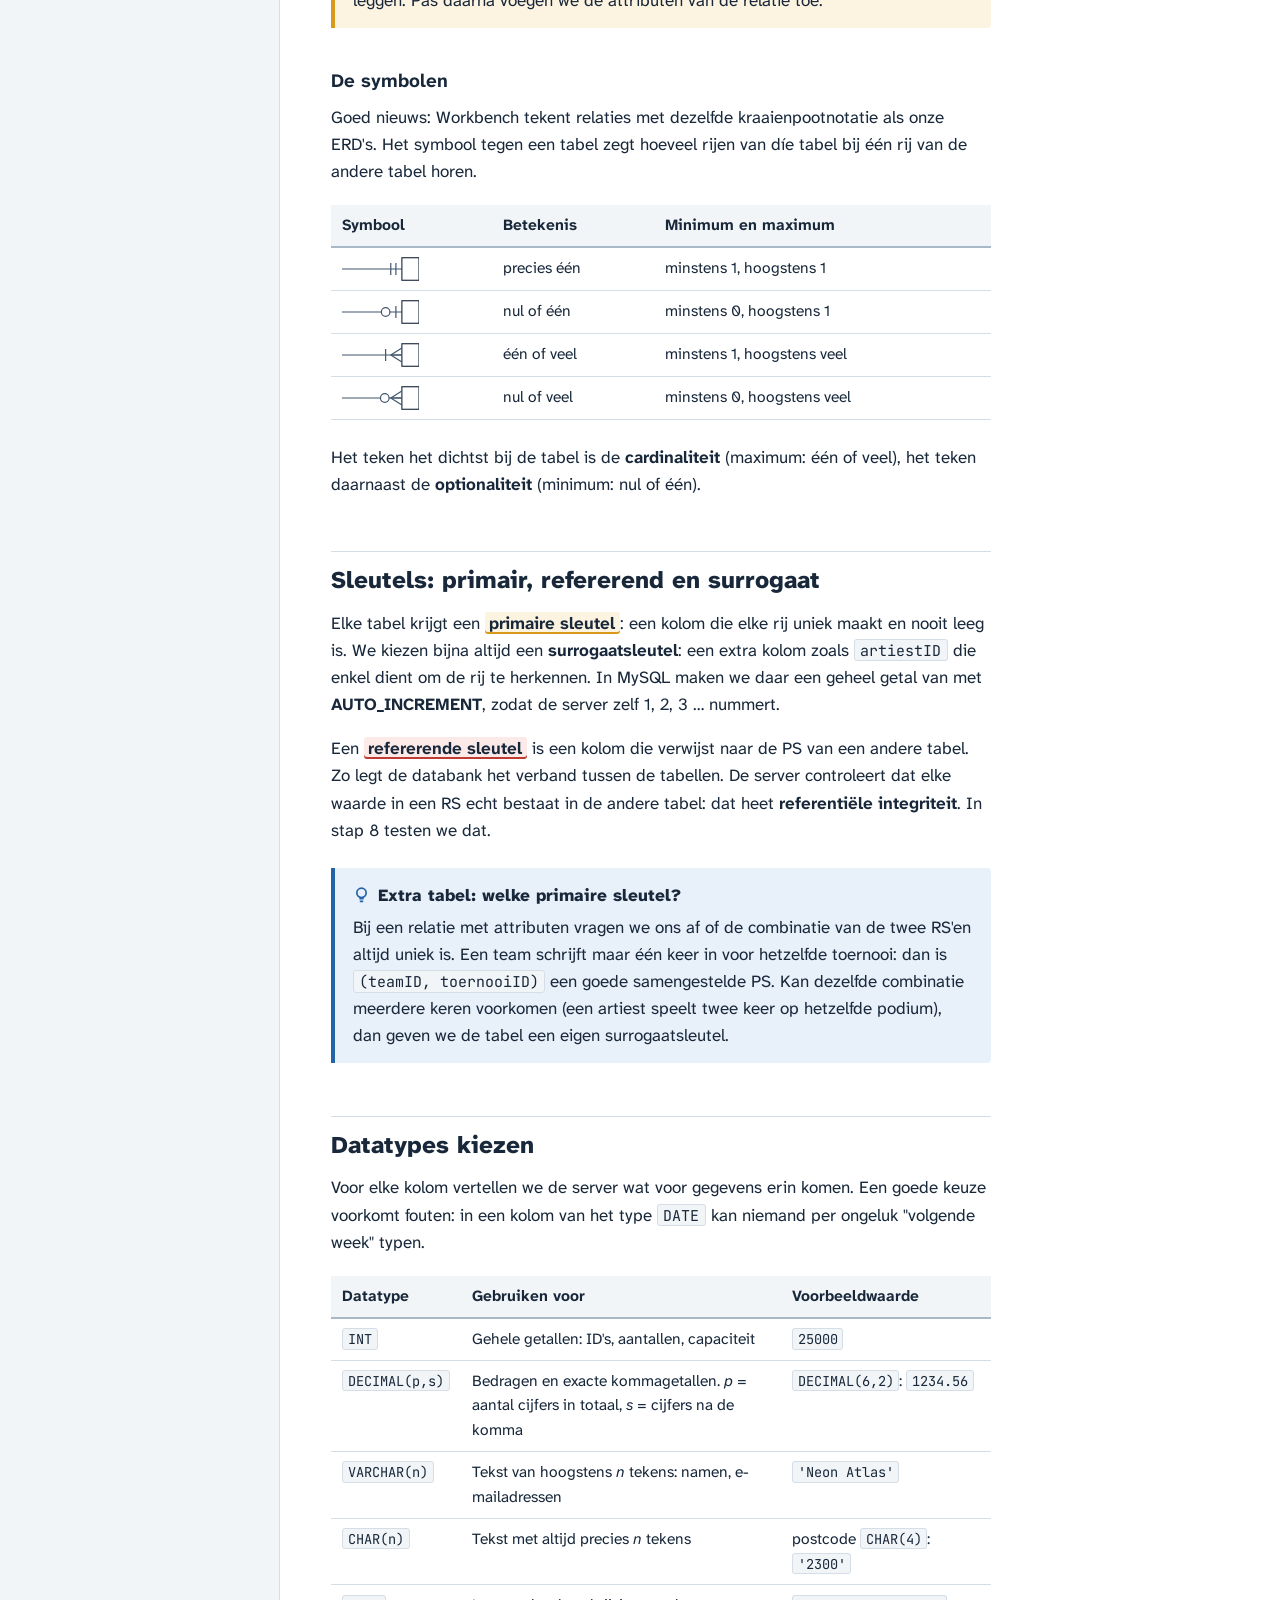
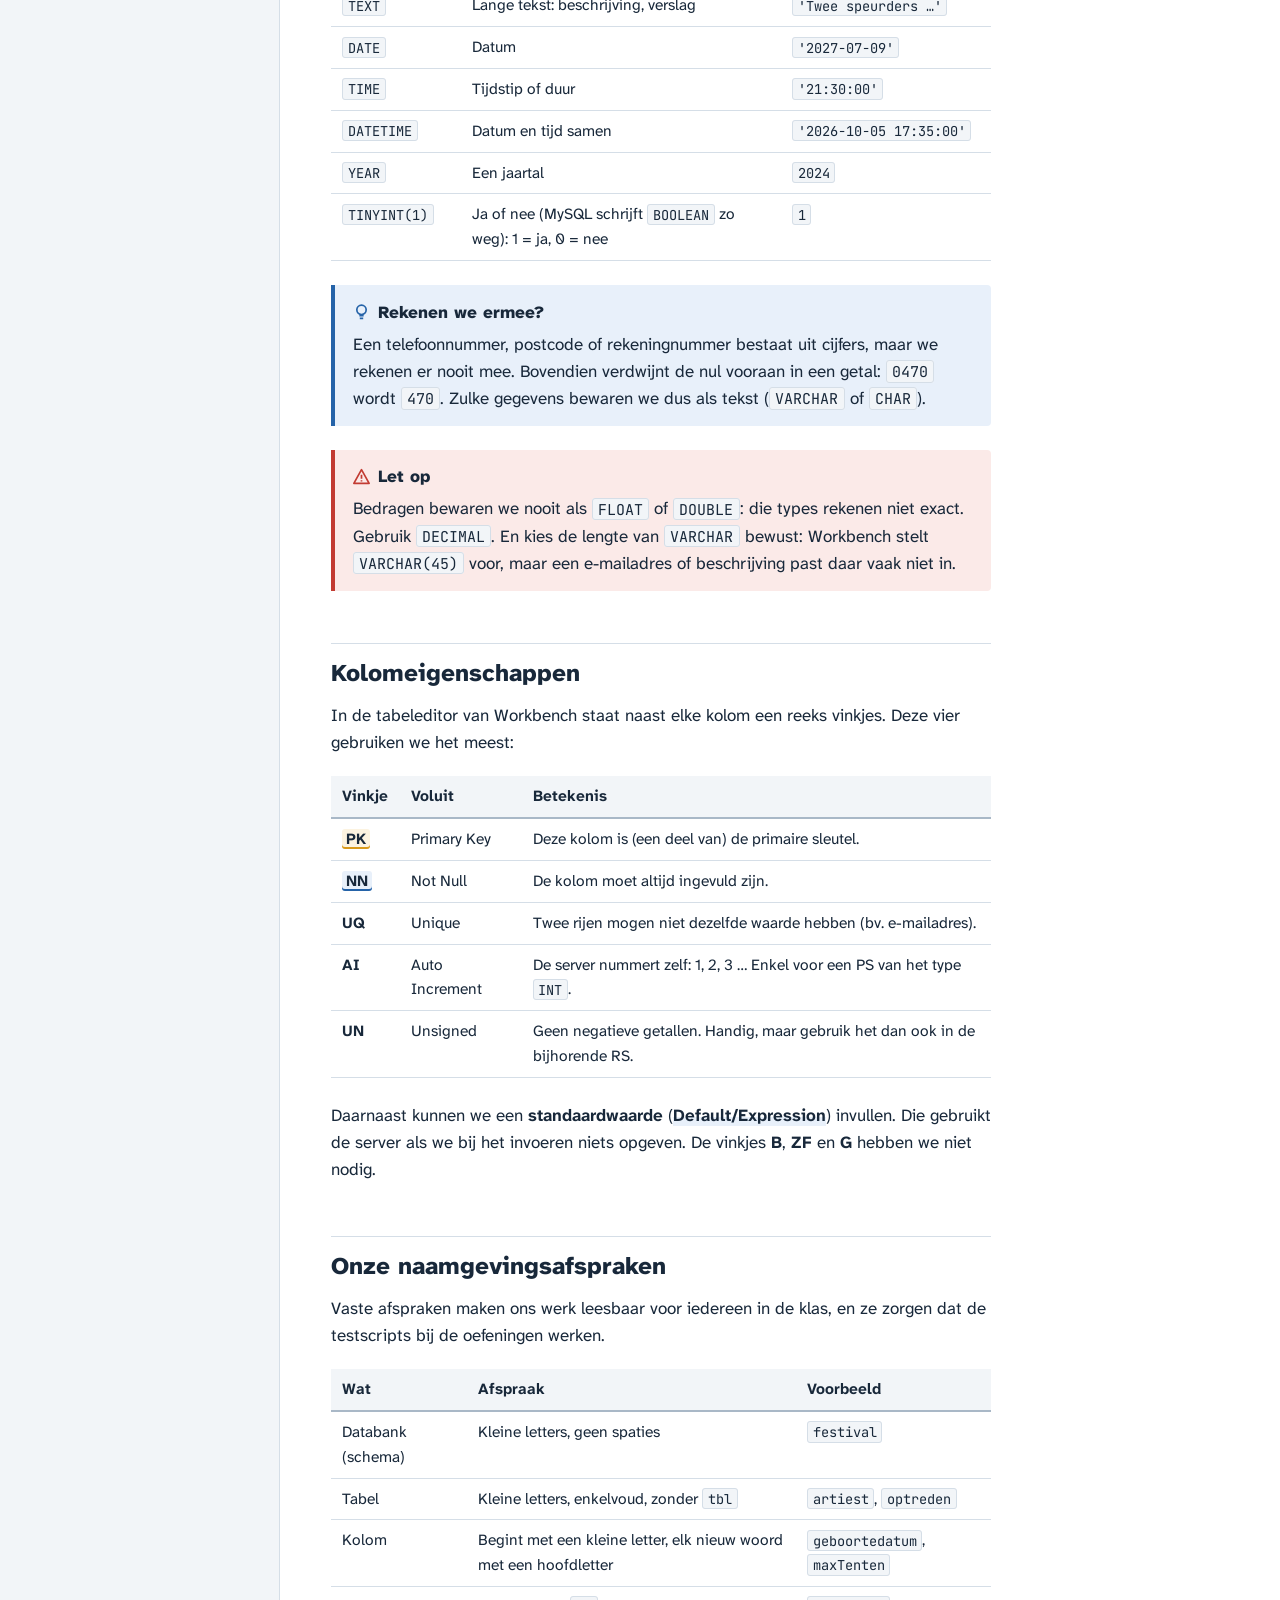
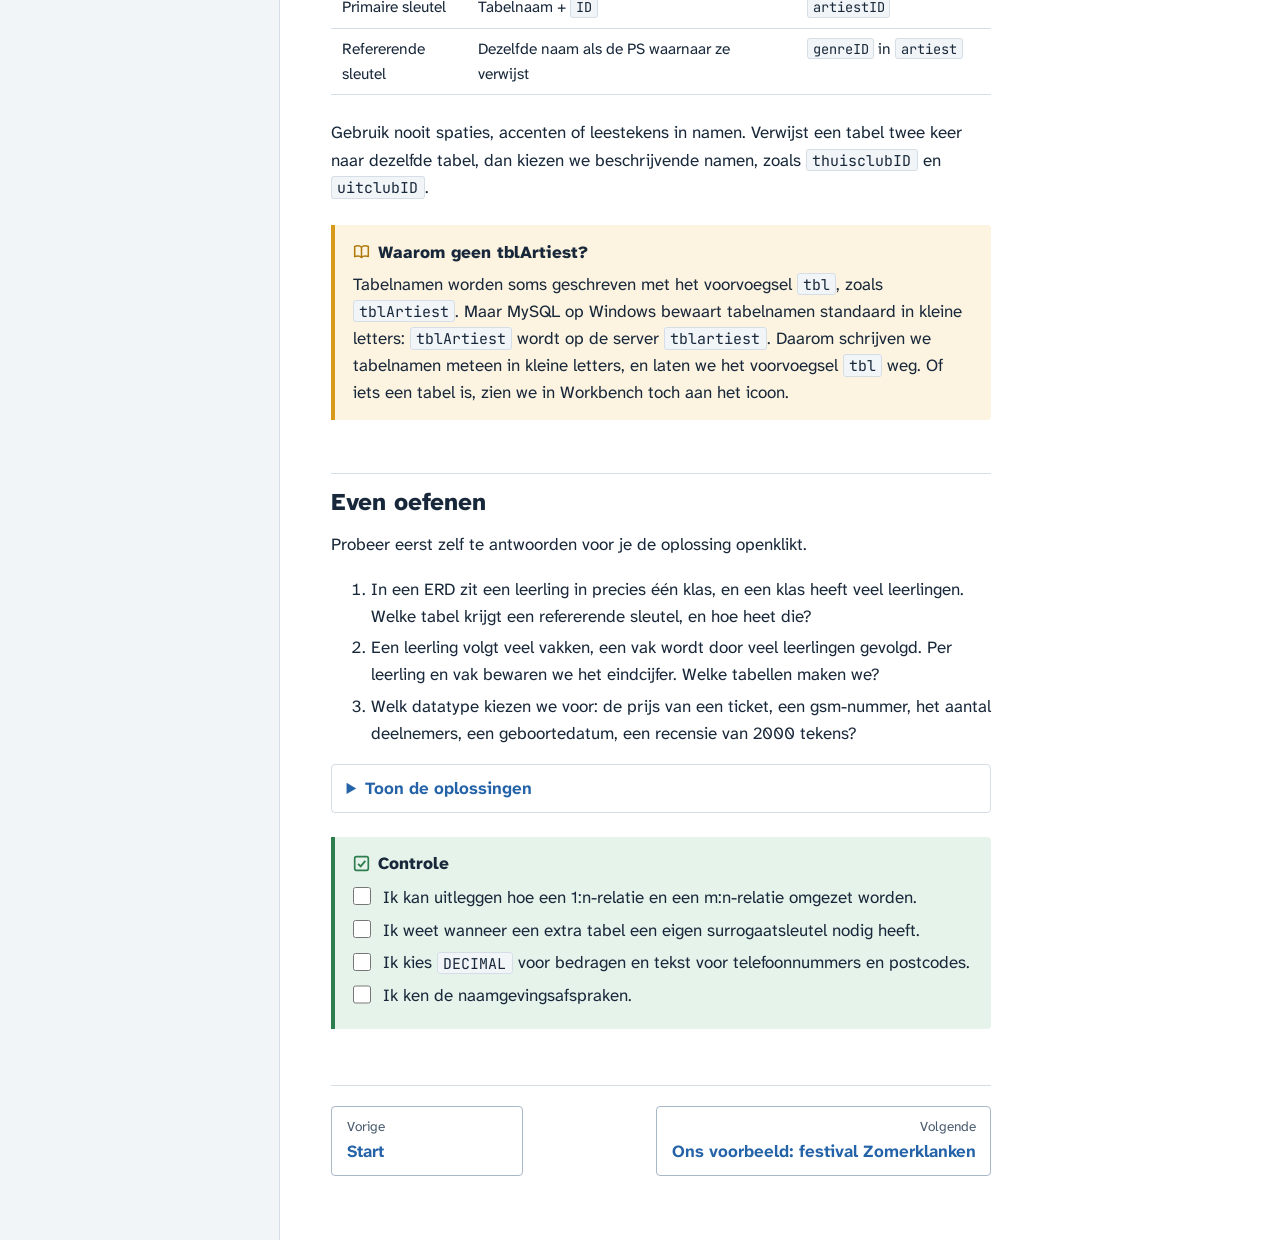
==== commit 806e887f: "V02" ====
--- a/1-erd-naar-ontwerp.html
+++ b/1-erd-naar-ontwerp.html
@@ -26,7 +26,7 @@
 
   <p class="step-no">Stap 1 van 8</p>
   <h1>Van ERD naar databaseontwerp</h1>
-  <p class="lead">Voor we Workbench openen, zetten we de regels uit de cursus nog eens op een rij. Een databaseontwerp beschrijft precies welke tabellen, kolommen en sleutels we nodig hebben, en welk soort gegevens in elke kolom komt.</p>
+  <p class="lead">Voor we Workbench openen, zetten we de omzettingsregels nog eens op een rij. Een databaseontwerp beschrijft precies welke tabellen, kolommen en sleutels we nodig hebben, en welk soort gegevens in elke kolom komt.</p>
 
   <figure class="goals" aria-label="Wat leren we in deze stap?">
     <div class="goals-head"><span class="tname">stap_1</span><span class="hint">wat leren we?</span></div>
@@ -39,7 +39,7 @@
   </figure>
 
   <h2>De omzettingsregels</h2>
-  <p>In hoofdstuk 3 van de cursus zetten we een ERD om naar een databaseontwerp. In Workbench passen we exact dezelfde regels toe; alleen het gereedschap is nieuw. De laatste kolom toont welk gereedschap we in de volgende stappen gebruiken.</p>
+  <p>Een ERD zetten we volgens vaste regels om naar een databaseontwerp. In Workbench passen we exact dezelfde regels toe; alleen het gereedschap is nieuw. De laatste kolom toont welk gereedschap we in de volgende stappen gebruiken.</p>
 
   <div class="table-wrap">
   <table>
@@ -50,20 +50,21 @@
       <tr><td>Identificerend attribuut (vet)</td><td>Primaire sleutel (PS)</td><td>Vinkje <span class="pk">PK</span></td></tr>
       <tr><td>1:1-relatie zonder attributen</td><td>PS van de ene tabel als refererende sleutel (RS) in de andere</td><td>1:1-relatie, en <b>UQ</b> op de RS</td></tr>
       <tr><td>1:n-relatie zonder attributen</td><td>PS van de één-kant als RS in de veel-kant</td><td>1:n-relatie</td></tr>
-      <tr><td>m:n-relatie zonder attributen</td><td>Extra tabel met beide PS'en, samen de PS van die tabel</td><td>n:m-relatie (maakt de extra tabel zelf)</td></tr>
-      <tr><td>Relatie met attributen</td><td>Extra tabel met de PS'en als RS, plus de attributen</td><td>Eigen tabel + twee 1:n-relaties</td></tr>
-      <tr><td>Optionaliteit nul (cirkeltje) bij de één-kant</td><td>RS mag leeg blijven (NULL)</td><td><b>Mandatory</b> uitvinken, <span class="nn">NN</span> uit</td></tr>
+      <tr><td>m:n-relatie zonder attributen</td><td>Extra tabel (koppeltabel) met beide PS'en, samen de PS van die tabel</td><td>n:m-relatie: Workbench maakt de koppeltabel zelf</td></tr>
+      <tr><td>m:n-relatie met attributen</td><td>Koppeltabel met de PS'en als RS, plus de attributen van de relatie</td><td>n:m-relatie, daarna de attributen toevoegen aan de koppeltabel</td></tr>
+      <tr><td>Optionaliteit nul (cirkeltje) aan de één-kant</td><td>RS mag leeg blijven (NULL)</td><td><b>Mandatory</b> uitvinken bij <span class="ui">Referenced Table</span>; <span class="nn">NN</span> gaat mee uit</td></tr>
+      <tr><td>Optionaliteit nul (cirkeltje) aan de veel-kant</td><td>Geen verschil in de tabellen: een ouder mag zonder kinderen bestaan</td><td><b>Mandatory</b> uitvinken bij <span class="ui">Referencing Table</span></td></tr>
     </tbody>
   </table>
   </div>
 
-  <aside class="note course">
-    <p class="note-title">Uit de cursus</p>
-    <p>Hoofdstuk 3 (p. 23–30) werkt elke regel uit met voorbeelden: werknemer en bureautafel, man en vrouw, persoon en cursus. Het overzicht in 3.5 is een handige samenvatting om naast je te leggen.</p>
+  <aside class="note info">
+    <p class="note-title">Koppeltabellen maken we pas bij de relaties</p>
+    <p>Tabellen die uit een m:n-relatie voortkomen, maken we niet zelf aan bij de andere tabellen. Workbench zet die koppeltabel er zelf tussen wanneer we de relatie leggen. Pas daarna voegen we de attributen van de relatie toe.</p>
   </aside>
 
   <h3>De symbolen</h3>
-  <p>Goed nieuws: Workbench tekent relaties met dezelfde kraaienpootnotatie als onze cursus. Het symbool tegen een tabel zegt hoeveel rijen van díe tabel bij één rij van de andere tabel horen.</p>
+  <p>Goed nieuws: Workbench tekent relaties met dezelfde kraaienpootnotatie als onze ERD's. Het symbool tegen een tabel zegt hoeveel rijen van díe tabel bij één rij van de andere tabel horen.</p>
   <div class="table-wrap">
   <table>
     <thead><tr><th>Symbool</th><th>Betekenis</th><th>Minimum en maximum</th></tr></thead>
@@ -78,12 +79,12 @@
   <p>Het teken het dichtst bij de tabel is de <b>cardinaliteit</b> (maximum: één of veel), het teken daarnaast de <b>optionaliteit</b> (minimum: nul of één).</p>
 
   <h2>Sleutels: primair, refererend en surrogaat</h2>
-  <p>Elke tabel krijgt een <span class="pk">primaire sleutel</span>: een kolom die elke rij uniek maakt en nooit leeg is. Net als in de cursus (1.1.2) kiezen we bijna altijd een <b>surrogaatsleutel</b>: een extra kolom zoals <code>artiestID</code> die enkel dient om de rij te herkennen. In MySQL maken we daar een geheel getal van met <b>AUTO_INCREMENT</b>, zodat de server zelf 1, 2, 3 … nummert.</p>
+  <p>Elke tabel krijgt een <span class="pk">primaire sleutel</span>: een kolom die elke rij uniek maakt en nooit leeg is. We kiezen bijna altijd een <b>surrogaatsleutel</b>: een extra kolom zoals <code>artiestID</code> die enkel dient om de rij te herkennen. In MySQL maken we daar een geheel getal van met <b>AUTO_INCREMENT</b>, zodat de server zelf 1, 2, 3 … nummert.</p>
   <p>Een <span class="fk">refererende sleutel</span> is een kolom die verwijst naar de PS van een andere tabel. Zo legt de databank het verband tussen de tabellen. De server controleert dat elke waarde in een RS echt bestaat in de andere tabel: dat heet <b>referentiële integriteit</b>. In stap 8 testen we dat.</p>
 
   <aside class="note tip">
     <p class="note-title">Extra tabel: welke primaire sleutel?</p>
-    <p>Bij een relatie met attributen vragen we ons af of de combinatie van de twee RS'en altijd uniek is. Een team schrijft maar één keer in voor hetzelfde toernooi: dan is <code>(teamID, toernooiID)</code> een goede samengestelde PS. Kan dezelfde combinatie meerdere keren voorkomen (een artiest speelt twee keer op hetzelfde podium), dan geven we de tabel een eigen surrogaatsleutel. Zie ook cursus 3.3.3.</p>
+    <p>Bij een relatie met attributen vragen we ons af of de combinatie van de twee RS'en altijd uniek is. Een team schrijft maar één keer in voor hetzelfde toernooi: dan is <code>(teamID, toernooiID)</code> een goede samengestelde PS. Kan dezelfde combinatie meerdere keren voorkomen (een artiest speelt twee keer op hetzelfde podium), dan geven we de tabel een eigen surrogaatsleutel.</p>
   </aside>
 
   <h2>Datatypes kiezen</h2>
@@ -147,9 +148,9 @@
   </div>
   <p>Gebruik nooit spaties, accenten of leestekens in namen. Verwijst een tabel twee keer naar dezelfde tabel, dan kiezen we beschrijvende namen, zoals <code>thuisclubID</code> en <code>uitclubID</code>.</p>
 
-  <aside class="note course">
-    <p class="note-title">Waarom geen tblArtiest zoals in de cursus?</p>
-    <p>MySQL op Windows bewaart tabelnamen standaard in kleine letters: <code>tblArtiest</code> wordt op de server <code>tblartiest</code>. Daarom schrijven we tabelnamen meteen in kleine letters, en laten we het voorvoegsel <code>tbl</code> weg. Of iets een tabel is, zien we in Workbench toch aan het icoon.</p>
+  <aside class="note info">
+    <p class="note-title">Waarom geen tblArtiest?</p>
+    <p>Tabelnamen worden soms geschreven met het voorvoegsel <code>tbl</code>, zoals <code>tblArtiest</code>. Maar MySQL op Windows bewaart tabelnamen standaard in kleine letters: <code>tblArtiest</code> wordt op de server <code>tblartiest</code>. Daarom schrijven we tabelnamen meteen in kleine letters, en laten we het voorvoegsel <code>tbl</code> weg. Of iets een tabel is, zien we in Workbench toch aan het icoon.</p>
   </aside>
 
   <h2>Even oefenen</h2>
--- a/css/style.css
+++ b/css/style.css
@@ -262,8 +262,8 @@
 .note.warn .note-title::before {
   background-image: url("data:image/svg+xml,%3Csvg xmlns='http://www.w3.org/2000/svg' viewBox='0 0 20 20'%3E%3Cpath d='M10 2 19 18H1z' fill='none' stroke='%23C23B32' stroke-width='2' stroke-linejoin='round'/%3E%3Cpath d='M10 8v4.5M10 14.5v1.5' stroke='%23C23B32' stroke-width='2'/%3E%3C/svg%3E");
 }
-.note.course { border-color: var(--gold); background: var(--gold-soft); }
-.note.course .note-title::before {
+.note.info { border-color: var(--gold); background: var(--gold-soft); }
+.note.info .note-title::before {
   background-image: url("data:image/svg+xml,%3Csvg xmlns='http://www.w3.org/2000/svg' viewBox='0 0 20 20'%3E%3Cpath d='M2 4c3-1 6-1 8 1 2-2 5-2 8-1v12c-3-1-6-1-8 1-2-2-5-2-8-1z M10 5v12' fill='none' stroke='%23B07A0A' stroke-width='1.8' stroke-linejoin='round'/%3E%3C/svg%3E");
 }
 .note.check { border-color: var(--green); background: var(--green-soft); }
@@ -507,7 +507,7 @@
 .ico-fknull { background-image: url("data:image/svg+xml,%3Csvg xmlns='http://www.w3.org/2000/svg' viewBox='0 0 12 12'%3E%3Cpath d='M6 1 11 6 6 11 1 6z' fill='%23fff' stroke='%23C23B32' stroke-width='1.3'/%3E%3C/svg%3E"); }
 .sym { height: 1.6rem; width: auto; vertical-align: middle; }
 
-/* relationeel schema in cursusnotatie */
+/* relationeel schema */
 .schema { list-style: none; padding: 0; margin: 1rem 0 1.5rem; font-family: var(--mono); font-size: 0.92rem; }
 .schema li { margin: 0.3rem 0; }
 .schema .pk, .schema .fk { font-weight: 600; }
